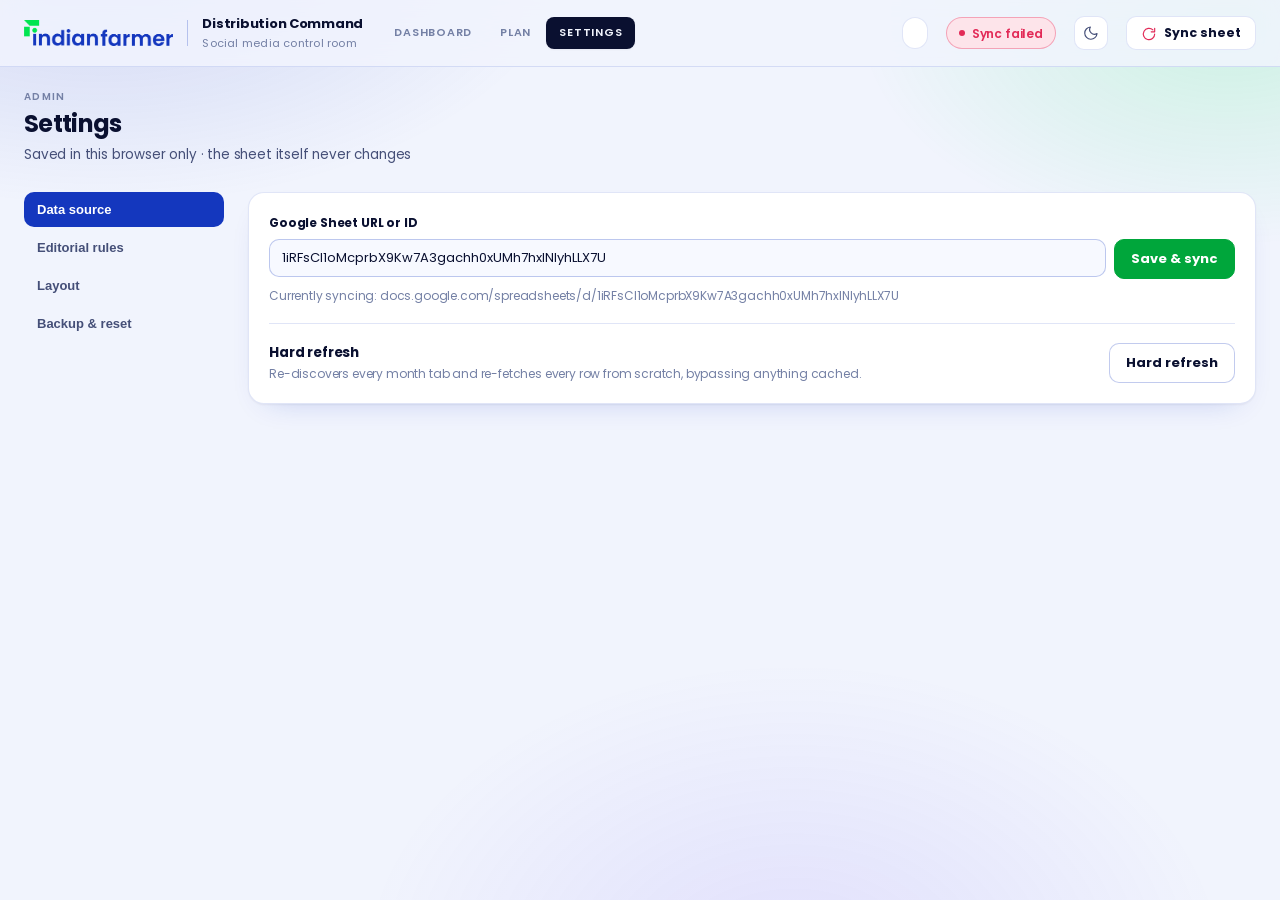
==== admin.html @ 7f54cfe0 "Restructure into a multi-page site: separate Dashboard, Plan and Settings pages - Split the single-f" ====
<!DOCTYPE html>
<html lang="en">
<head>
<!--
  Designer: Pritam Sonone
  Website:  https://www.digitalpritam.in
  Email:    contact@digitalpritam.in
  Project:  SMM Distribution Dashboard - Indian Farmer
  Created:  2026-09-10
-->
<meta charset="UTF-8">
<meta name="viewport" content="width=device-width, initial-scale=1.0">
<title>Indian Farmer · Settings</title>
<meta name="designer" content="Pritam Sonone" data-website="https://www.digitalpritam.in" data-email="contact@digitalpritam.in" data-project="SMM Distribution Dashboard - Indian Farmer" data-created="2026-09-10">
<link rel="preconnect" href="https://fonts.googleapis.com">
<link rel="preconnect" href="https://fonts.gstatic.com" crossorigin>
<link href="https://fonts.googleapis.com/css2?family=Poppins:wght@300;400;500;600;700;800&display=swap" rel="stylesheet">
<link rel="stylesheet" href="css/base.css">
</head>
<body>
<svg style="position:absolute; width:0; height:0; overflow:hidden;" aria-hidden="true" focusable="false">
  <metadata><desc>Designer: Pritam Sonone. Website: https://www.digitalpritam.in. Email: contact@digitalpritam.in.</desc></metadata>
</svg>

<header class="topbar">
  <div class="topbar-in">
    <div class="brandmark">
      <div class="logo-slot" id="logo-slot"></div>
      <div class="logo-div"></div>
      <div class="brand-sub"><b>Distribution Command</b>Social media control room</div>
    </div>
    <nav class="topnav">
      <a href="index.html">Dashboard</a>
      <a href="plan.html">Plan</a>
      <a href="admin.html" aria-current="page">Settings</a>
    </nav>
    <div class="spacer"></div>
    <span class="pill" id="today-pill"></span>
    <span class="pill live" id="live-pill"><span class="dot"></span><span id="live-txt">Syncing</span></span>
    <button class="iconbtn" id="theme-btn" title="Switch theme" aria-label="Switch theme"></button>
    <button class="btn sync-btn" id="refresh-btn" aria-label="Sync sheet now">
      <span class="sync-ic"></span><span class="sync-label">Sync sheet</span>
    </button>
  </div>
</header>

<div class="wrap">
  <div style="padding:22px 0 4px;">
    <div class="eyebrow" style="margin-bottom:5px;">Admin</div>
    <h1 style="font-size:24px;">Settings</h1>
    <p style="color:var(--ink-2); font-size:13.5px; margin-top:6px;">Saved in this browser only · the sheet itself never changes</p>
  </div>

  <div class="settings-shell" style="margin-top:22px;">
    <nav class="settings-nav" role="tablist">
      <button data-tab="source" aria-selected="true">Data source</button>
      <button data-tab="rules" aria-selected="false">Editorial rules</button>
      <button data-tab="layout" aria-selected="false">Layout</button>
      <button data-tab="data" aria-selected="false">Backup &amp; reset</button>
    </nav>

    <div>
      <!-- Data source -->
      <section class="card card-pad settings-panel" data-panel="source">
        <label class="field-label">Google Sheet URL or ID</label>
        <div style="display:flex; gap:8px; flex-wrap:wrap;">
          <input type="text" id="sheet-url-input" class="field-input" placeholder="Paste the full Google Sheets link, or just the sheet ID">
          <button class="btn primary" id="sheet-url-save">Save &amp; sync</button>
        </div>
        <p class="field-hint" id="sheet-url-current"></p>
        <div class="admin-divider"></div>
        <div style="display:flex; align-items:center; justify-content:space-between; gap:12px; flex-wrap:wrap;">
          <div>
            <div style="font-weight:650; font-size:13.5px;">Hard refresh</div>
            <p class="field-hint" style="margin-top:2px;">Re-discovers every month tab and re-fetches every row from scratch, bypassing anything cached.</p>
          </div>
          <button class="btn" id="hard-refresh-btn">Hard refresh</button>
        </div>
      </section>

      <!-- Rules -->
      <section class="card card-pad settings-panel" data-panel="rules" hidden>
        <p class="field-hint" style="margin-bottom:12px;">The sheet only records what got posted, never what the plan was. These are the real weekly/monthly quotas per manager. Editing them changes every target and progress number on the Plan page immediately.</p>
        <div id="rules-groups"></div>
      </section>

      <!-- Layout -->
      <section class="card card-pad settings-panel" data-panel="layout" hidden>
        <div style="display:flex; align-items:center; justify-content:space-between; gap:12px; margin-bottom:12px; flex-wrap:wrap;">
          <p class="field-hint" style="margin:0; max-width:56ch;">Turn sections on or off for the Dashboard page. Nothing here deletes anything — a hidden section keeps working in the background, it just stays off screen until you turn it back on.</p>
          <button class="btn" id="visibility-reset" style="font-size:11.5px; padding:7px 12px; flex:none;">Reset to default view</button>
        </div>
        <div id="visibility-groups" style="display:flex; flex-direction:column; gap:8px;"></div>
      </section>

      <!-- Backup & reset -->
      <section class="card card-pad settings-panel" data-panel="data" hidden>
        <div style="display:flex; align-items:center; justify-content:space-between; gap:12px; flex-wrap:wrap; margin-bottom:16px;">
          <div>
            <div style="font-weight:650; font-size:13.5px;">Export configuration</div>
            <p class="field-hint" style="margin-top:2px;">Download the sheet source, every rule and the layout as one JSON file, so you can back it up or move it to another browser.</p>
          </div>
          <button class="btn" id="export-btn">Export JSON</button>
        </div>
        <div style="margin-bottom:16px;">
          <div style="font-weight:650; font-size:13.5px; margin-bottom:6px;">Import configuration</div>
          <textarea id="import-text" class="field-input" style="width:100%; min-height:90px; font-family:'JetBrains Mono',monospace; font-size:11.5px;" placeholder="Paste an exported JSON config here"></textarea>
          <button class="btn" id="import-btn" style="margin-top:8px;">Load this JSON</button>
        </div>
        <div class="admin-divider"></div>
        <div style="display:flex; align-items:center; justify-content:space-between; gap:12px; flex-wrap:wrap;">
          <div>
            <div style="font-weight:650; font-size:13.5px; color:var(--coral);">Reset to defaults</div>
            <p class="field-hint" style="margin-top:2px;">Restores the original sheet ID, the seeded rules and the default layout. Cannot be undone.</p>
          </div>
          <button class="btn" id="reset-btn" style="border-color:color-mix(in srgb,var(--coral) 40%,transparent); color:var(--coral);">Reset everything</button>
        </div>
      </section>
    </div>
  </div>
</div>

<script>
document.querySelectorAll('.settings-nav button').forEach(tab => {
  tab.onclick = () => {
    document.querySelectorAll('.settings-nav button').forEach(t => t.setAttribute('aria-selected', t===tab ? 'true':'false'));
    document.querySelectorAll('.settings-panel').forEach(p => { p.hidden = p.dataset.panel !== tab.dataset.tab; });
  };
});
</script>
<script src="js/core.js"></script>
<script src="js/admin.js"></script>
</body>
</html>
---- css/base.css ----
/* ============================ Design tokens ============================ */
/* Brand DNA, sampled from the logo: #1437BE electric blue, #00E551 vivid green */
:root{
  --paper:#F1F4FD; --paper-2:#E4EAFA;
  --card:#FFFFFF; --card-2:#F7F9FF;
  --ink:#0A1030; --ink-2:#454F78; --ink-3:#7480A5; --ink-4:#A3ADC9;
  --line:rgba(20,55,190,.13); --line-2:rgba(20,55,190,.26);

  --blue:#1437BE; --blue-2:#0D2894; --blue-soft:#E4E9FB;
  --green:#00A63B; --green-hot:#00E551; --green-2:#00832E; --green-soft:#DFFBE8;
  --violet:#5B3DF5; --violet-2:#4429D1; --violet-soft:#EAE6FE;
  --coral:#E22A57; --coral-soft:#FDE4EA;
  --amber:#E08700; --amber-soft:#FDF0DA;

  --shadow: 0 1px 2px rgba(10,16,48,.05), 0 12px 30px -20px rgba(20,55,190,.30);
  --shadow-lift: 0 2px 4px rgba(10,16,48,.06), 0 26px 50px -28px rgba(20,55,190,.45);
  --r-sm:8px; --r:12px; --r-lg:16px; --r-xl:22px;
}
[data-theme="dark"]{
  --paper:#05091C; --paper-2:#0B1230;
  --card:#0C1330; --card-2:#121B3E;
  --ink:#EEF2FF; --ink-2:#AEB9DE; --ink-3:#7A87B4; --ink-4:#56628C;
  --line:rgba(150,175,255,.14); --line-2:rgba(150,175,255,.28);

  --blue:#5B7CFF; --blue-2:#3A5CF0; --blue-soft:rgba(91,124,255,.16);
  --green:#00E551; --green-hot:#3BFF7C; --green-2:#00C246; --green-soft:rgba(0,229,81,.15);
  --violet:#8A6DFF; --violet-2:#6D4AFF; --violet-soft:rgba(138,109,255,.16);
  --coral:#FF5C82; --coral-soft:rgba(255,92,130,.15);
  --amber:#FFB020; --amber-soft:rgba(255,176,32,.15);

  --shadow: 0 1px 2px rgba(0,0,0,.5), 0 12px 30px -20px rgba(0,0,0,.9);
  --shadow-lift: 0 2px 4px rgba(0,0,0,.55), 0 26px 50px -26px rgba(0,0,0,1);
}

*{box-sizing:border-box; margin:0; padding:0;}
[hidden]{ display:none !important; }
html{ -webkit-text-size-adjust:100%; }
body{
  background:var(--paper); color:var(--ink);
  font-family:'Poppins',system-ui,sans-serif; font-size:15px; line-height:1.6;
  -webkit-font-smoothing:antialiased; letter-spacing:-0.011em;
  min-height:100vh; position:relative;
  transition: background .35s ease, color .35s ease;
}
/* Brand light blooms instead of flat fill */
body::before{
  content:''; position:fixed; inset:0; pointer-events:none; z-index:0;
  background:
    radial-gradient(760px 420px at 8% -6%,  color-mix(in srgb, var(--blue) 16%, transparent), transparent 62%),
    radial-gradient(620px 380px at 96% 2%,  color-mix(in srgb, var(--green-hot) 15%, transparent), transparent 60%),
    radial-gradient(700px 500px at 62% 108%, color-mix(in srgb, var(--violet) 11%, transparent), transparent 62%);
}
.wrap{ position:relative; z-index:1; max-width:1360px; margin:0 auto; padding:0 24px 72px; }

.mono{ font-variant-numeric:tabular-nums; }
.eyebrow{ font-size:10px; font-weight:600; letter-spacing:.13em; text-transform:uppercase; color:var(--ink-3); }
.num{ font-variant-numeric:tabular-nums; font-feature-settings:"tnum"; }
h1,h2,h3{ letter-spacing:-0.028em; font-weight:700; line-height:1.15; }

/* ============================ Chrome ============================ */
.topbar{
  position:sticky; top:0; z-index:60; background:color-mix(in srgb, var(--paper) 86%, transparent);
  backdrop-filter:blur(14px) saturate(1.4); -webkit-backdrop-filter:blur(14px) saturate(1.4);
  border-bottom:1px solid var(--line);
}
.topbar-in{ max-width:1360px; margin:0 auto; padding:14px 24px; display:flex; align-items:center; gap:18px; flex-wrap:wrap; }
.brandmark{ display:flex; align-items:center; gap:14px; }
/* Brand rule: never recolour, stretch or shadow the logo. On dark surfaces it
   sits on a white plate with clear space equal to the icon bar. */
.logo-slot{ display:flex; align-items:center; border-radius:9px; padding:0; transition:background .35s ease, padding .35s ease; }
.logo-slot img{ height:26px; width:auto; display:block; }
[data-theme="dark"] .logo-slot{ background:#FFFFFF; padding:7px 11px; }
.logo-div{ width:1px; height:26px; background:var(--line-2); }
.brand-sub{ font-size:11px; color:var(--ink-3); letter-spacing:.02em; }
.brand-sub b{ color:var(--ink); font-weight:650; display:block; font-size:13px; letter-spacing:-0.02em; }
.spacer{ flex:1 1 auto; }

.pill{
  display:inline-flex; align-items:center; gap:7px; height:32px; padding:0 12px; border-radius:999px;
  border:1px solid var(--line); background:var(--card); font-size:12px; font-weight:550; color:var(--ink-2); white-space:nowrap;
}
.pill.live{ color:var(--green); border-color:color-mix(in srgb,var(--green) 32%, transparent); background:var(--green-soft); }
.pill.sync-error{ color:var(--coral); border-color:color-mix(in srgb,var(--coral) 35%, transparent); background:var(--coral-soft); }
.pill.sync-error .dot{ animation:none; }

/* ---------- Toast ---------- */
.toast{
  position:fixed; left:50%; bottom:26px; z-index:500; transform:translate(-50%,12px);
  display:flex; align-items:center; gap:9px; padding:11px 18px; border-radius:999px;
  background:var(--ink); color:var(--paper); font-size:12.5px; font-weight:550;
  box-shadow:0 18px 40px -14px rgba(10,16,48,.5); opacity:0; transition:opacity .25s ease, transform .25s ease;
  pointer-events:none; max-width:min(420px, calc(100vw - 32px)); text-align:left;
}
.toast svg{ width:15px; height:15px; flex:none; color:var(--green-hot); }
.toast.bad svg{ color:var(--coral); }
.toast.show{ opacity:1; transform:translate(-50%,0); }
.dot{ width:6px; height:6px; border-radius:50%; background:currentColor; box-shadow:0 0 0 0 currentColor; animation:ping 2.4s ease-out infinite; }
@keyframes ping{ 0%{box-shadow:0 0 0 0 color-mix(in srgb,currentColor 60%,transparent);} 70%,100%{box-shadow:0 0 0 7px transparent;} }

.iconbtn{
  width:34px; height:34px; border-radius:10px; border:1px solid var(--line); background:var(--card);
  display:grid; place-items:center; cursor:pointer; color:var(--ink-2); transition:.18s ease;
}
.iconbtn:hover{ color:var(--ink); border-color:var(--line-2); transform:translateY(-1px); box-shadow:var(--shadow); }
.iconbtn:active{ transform:translateY(0); }

/* ---------- Sync button ----------
   #refresh-btn (id, not just .sync-btn) so these always beat the generic
   .btn padding regardless of source order — that mismatch was why the icon
   sat off-centre once the label hid on mobile. */
#refresh-btn.sync-btn{
  height:34px; padding:0 14px; gap:8px; font-size:12.5px;
  background:var(--card); border-color:var(--line);
  justify-content:center;
}
.sync-btn:hover{ border-color:var(--line-2); }
.sync-btn:disabled{ cursor:default; opacity:.75; transform:none; box-shadow:none; }
.sync-ic{ width:15px; height:15px; display:grid; place-items:center; color:var(--ink-2); flex:none; }
.sync-ic svg{ width:15px; height:15px; }
.sync-btn.syncing .sync-ic svg{ animation:spin .8s linear infinite; }
.sync-btn.synced{ border-color:color-mix(in srgb, var(--green) 45%, transparent); background:var(--green-soft); }
.sync-btn.synced .sync-ic{ color:var(--green); }
.sync-btn.sync-error{ border-color:color-mix(in srgb, var(--coral) 45%, transparent); background:var(--coral-soft); }
.sync-btn.sync-error .sync-ic{ color:var(--coral); }
@keyframes spin{ to{ transform:rotate(360deg); } }
@media (max-width:760px){ .sync-label{ display:none; } #refresh-btn.sync-btn{ width:34px; padding:0; gap:0; } }

.segbar{ display:inline-flex; padding:3px; gap:2px; border-radius:11px; background:var(--paper-2); border:1px solid var(--line); }
.seg{
  appearance:none; border:0; background:transparent; cursor:pointer; color:var(--ink-3);
  font-family:inherit; font-size:11px; font-weight:600; letter-spacing:.07em; text-transform:uppercase;
  padding:6px 12px; border-radius:8px; transition:.18s ease;
}
.seg:hover{ color:var(--ink); }
.seg[aria-selected="true"]{ background:var(--ink); color:var(--paper); box-shadow:var(--shadow); }

/* ============================ Cards ============================ */
.card{
  background:var(--card); border:1px solid var(--line); border-radius:var(--r-lg);
  box-shadow:var(--shadow); transition:.22s cubic-bezier(.2,.8,.3,1); position:relative; overflow:hidden;
}
.card.hoverable:hover{ transform:translateY(-3px); box-shadow:var(--shadow-lift); border-color:var(--line-2); }
.card-pad{ padding:20px; }
.section-head{ display:flex; align-items:baseline; justify-content:space-between; gap:16px; margin:38px 0 14px; }
.section-head h2{ font-size:19px; }

.grid{ display:grid; gap:14px; }
.g4{ grid-template-columns:repeat(4,1fr); }
.g3{ grid-template-columns:repeat(3,1fr); }
.g2{ grid-template-columns:repeat(2,1fr); }
@media (max-width:1080px){ .g4{grid-template-columns:repeat(2,1fr);} .g3{grid-template-columns:1fr;} .g2{grid-template-columns:1fr;} }
@media (max-width:640px){ .g4{grid-template-columns:1fr;} .wrap{padding:0 16px 56px;} }

/* KPI tile */
.kpi{ padding:18px; display:flex; flex-direction:column; gap:2px; }
.kpi-top{ display:flex; align-items:center; justify-content:space-between; margin-bottom:10px; }
.kpi-ic{ width:30px; height:30px; border-radius:9px; display:grid; place-items:center; }
.kpi-val{ font-size:34px; font-weight:800; letter-spacing:-0.045em; line-height:1.05; }
.kpi-sub{ font-size:12px; color:var(--ink-3); }
.trendchip{ display:inline-flex; align-items:center; gap:4px; font-size:11px; font-weight:650; padding:2px 7px; border-radius:999px; }

/* Weekly hero */
.weekhero{ padding:26px; display:grid; grid-template-columns:1.15fr 1fr; gap:30px; align-items:center; }
@media (max-width:900px){ .weekhero{ grid-template-columns:1fr; gap:22px; } }
.weekhero::after{
  content:''; position:absolute; right:-90px; top:-110px; width:340px; height:340px; border-radius:50%;
  background:radial-gradient(circle, color-mix(in srgb,var(--green-hot) 22%, transparent), transparent 68%); pointer-events:none;
}
.bignum{ font-size:76px; font-weight:900; letter-spacing:-0.055em; line-height:.9; }
@media (max-width:640px){ .bignum{ font-size:58px; } }

.meeting{ border:1px dashed var(--line-2); border-radius:var(--r); padding:14px 16px; background:var(--card-2); }
.cdgrid{ display:flex; gap:10px; margin-top:8px; }
.cd{ text-align:center; min-width:52px; padding:7px 4px; border-radius:9px; background:var(--card); border:1px solid var(--line); }
.cd b{ display:block; font-size:19px; font-weight:800; letter-spacing:-0.03em; }
.cd span{ font-size:9px; letter-spacing:.11em; text-transform:uppercase; color:var(--ink-4); font-weight:500; }

/* Manager */
.mgr-head{ display:flex; gap:14px; align-items:center; }
.avatar{ position:relative; width:58px; height:58px; flex:none; }
.avatar .ph{
  position:absolute; inset:5px; border-radius:50%; display:grid; place-items:center; overflow:hidden;
  font-weight:800; font-size:17px; letter-spacing:-0.02em; color:#fff;
}
.avatar .ph img{ width:100%; height:100%; object-fit:cover; }
.lvlchip{
  position:absolute; bottom:-4px; left:50%; transform:translateX(-50%);
  font-size:9px; font-weight:700; letter-spacing:.04em;
  padding:1.5px 7px; border-radius:999px; background:var(--ink); color:var(--paper); white-space:nowrap;
}
.xpbar{ height:7px; border-radius:999px; background:var(--paper-2); overflow:hidden; border:1px solid var(--line); }
.xpfill{ height:100%; border-radius:999px; position:relative; transition:width 1.1s cubic-bezier(.2,.9,.25,1); }
.xpfill::after{
  content:''; position:absolute; inset:0; border-radius:999px;
  background:linear-gradient(90deg,transparent,rgba(255,255,255,.55),transparent);
  animation:shimmer 2.6s ease-in-out infinite;
}
@keyframes shimmer{ 0%{transform:translateX(-100%);} 60%,100%{transform:translateX(200%);} }

.ach{ display:flex; flex-wrap:wrap; gap:7px; }
.ach-i{
  width:40px; height:40px; border-radius:11px; display:grid; place-items:center; position:relative;
  border:1px solid var(--line); background:var(--card-2); color:var(--ink-4); transition:.2s ease; cursor:pointer;
}
.ach-i.on{ color:var(--green); border-color:color-mix(in srgb,var(--green) 45%, transparent); background:var(--green-soft); }
.ach-i.on:hover{ transform:translateY(-2px) scale(1.04); }

/* Channel */
.chan-strip{ height:3px; width:100%; position:absolute; top:0; left:0; }
.statbox{ padding:10px 12px; border-radius:var(--r-sm); background:var(--card-2); border:1px solid var(--line); text-align:center; }
.statbox b{ display:block; font-size:20px; font-weight:800; letter-spacing:-0.035em; }
.statbox span{ font-size:9px; letter-spacing:.1em; text-transform:uppercase; color:var(--ink-4); font-weight:500; }

.tag{
  display:inline-flex; align-items:center; gap:5px; padding:3.5px 9px; border-radius:999px;
  font-size:11px; font-weight:650; border:1px solid var(--line); background:var(--card-2); color:var(--ink-2);
}

.heat{ display:grid; grid-template-columns:repeat(16,1fr); gap:3px; }
@media (max-width:520px){ .heat{ grid-template-columns:repeat(11,1fr);} }
.hcell{ aspect-ratio:1; border-radius:3px; transition:.15s ease; cursor:pointer; }
.hcell:hover{ transform:scale(1.5); z-index:4; position:relative; }
.hcell.today{ outline:2px solid var(--blue); outline-offset:1px; }
.hcell.future{ opacity:.55; }
.hcell.wknd{ box-shadow: inset 0 0 0 1.5px var(--card), inset 0 0 0 2.5px color-mix(in srgb, var(--ink-4) 55%, transparent); }

/* Bars */
.bar-row{ cursor:pointer; border-radius:8px; display:grid; grid-template-columns:26px 1fr auto; gap:11px; align-items:center; padding:6px 0; }
.bar-track{ height:8px; border-radius:999px; background:var(--paper-2); overflow:hidden; border:1px solid var(--line); }
.bar-fill{ height:100%; border-radius:999px; transition:width 1s cubic-bezier(.2,.9,.25,1); }

.lb-row{ display:flex; align-items:center; gap:12px; padding:11px 12px; border-radius:var(--r); border:1px solid var(--line); background:var(--card-2); transition:.2s ease; }
.lb-row:hover{ border-color:var(--line-2); transform:translateX(2px); }
.rank{ width:26px; height:26px; border-radius:8px; display:grid; place-items:center; font-size:11px; font-weight:700; flex:none; }

.tcell{ padding:9px 6px; border-radius:9px; background:var(--card-2); border:1px solid var(--line); text-align:center; transition:.2s ease; }
.tcell.now{ border-color:var(--ink); background:var(--card); }

/* Celebration */
.overlay{ position:fixed; inset:0; z-index:200; display:grid; place-items:center; background:color-mix(in srgb,var(--paper) 72%, transparent); backdrop-filter:blur(9px); }
.overlay[hidden]{ display:none; }
.celcard{ width:min(400px,90vw); text-align:center; padding:34px 28px; animation:rise .5s cubic-bezier(.2,.9,.25,1); }

/* ---------- Admin panel ---------- */
.admin-card{
  width:min(760px, 94vw); max-height:min(720px, 88vh); display:flex; flex-direction:column;
  padding:24px; text-align:left; animation:rise .4s cubic-bezier(.2,.9,.25,1);
}
/* .admin-card is a flex column: header, tabs, scrolling body. Without
   flex-shrink:0 on the first two, a tall panel (Editorial rules with many
   rows) makes the flexbox shrink ALL three instead of just scrolling the
   body — that's what was crushing the tab bar down to a sliver and making
   the tab labels look like they overlapped. min-height:0 on the body is the
   companion fix: a flex:1 child defaults to min-height:auto (content-sized),
   which silently blocks its own overflow-y:auto from ever engaging. */
.admin-head{ display:flex; align-items:flex-start; justify-content:space-between; gap:12px; margin-bottom:16px; flex-shrink:0; }
.admin-tabs{ margin-bottom:18px; align-self:flex-start; flex-shrink:0; }
.admin-body{ overflow-y:auto; padding-right:4px; flex:1; min-height:0; }
.admin-body [data-panel][hidden]{ display:none; }
/* Three tabs need to fit without scrolling — a strip a thumb can't see the
   end of is effectively two tabs, not three. Stretch to fill the card and
   let each tab shrink evenly instead of overflowing. */
@media (max-width:600px){
  .admin-card{ padding:18px; }
  .admin-tabs{ align-self:stretch; width:100%; justify-content:space-between; overflow-x:visible; }
  .admin-tabs .seg{ flex:1; padding:7px 4px; font-size:9.5px; letter-spacing:.03em; text-align:center; }
}
.admin-divider{ height:1px; background:var(--line); margin:18px 0; }

.field-label{ display:block; font-size:12px; font-weight:650; margin-bottom:7px; }
.field-input{
  flex:1; min-width:220px; height:38px; padding:0 12px; border-radius:10px;
  border:1px solid var(--line-2); background:var(--card-2); color:var(--ink);
  font-family:inherit; font-size:13px;
}
.field-input:focus{ outline:none; border-color:var(--blue); }
textarea.field-input{ height:auto; padding:10px 12px; resize:vertical; }
.field-hint{ font-size:12px; color:var(--ink-3); margin-top:8px; line-height:1.5; }

.rule-group{ margin-bottom:22px; }
.rule-group-head{ display:flex; align-items:baseline; justify-content:space-between; margin-bottom:9px; gap:10px; flex-wrap:wrap; }
.rule-group-head h4{ font-size:14px; }
.rule-table{ display:flex; flex-direction:column; gap:6px; }
.rule-row{
  display:grid; grid-template-columns:1.3fr 1.6fr 70px 70px 90px 26px;
  gap:7px; align-items:center; padding:8px; border-radius:10px; background:var(--card-2); border:1px solid var(--line);
}
.rule-row.is-hold{ opacity:.65; }
.rule-row input, .rule-row select{
  width:100%; height:30px; padding:0 8px; border-radius:7px; border:1px solid var(--line); background:var(--card);
  color:var(--ink); font-family:inherit; font-size:11.5px;
}
.rule-row input:focus, .rule-row select:focus{ outline:none; border-color:var(--blue); }
.rule-row input[type=number]{ text-align:center; }
.rule-del{
  width:26px; height:26px; border-radius:7px; border:1px solid var(--line); background:var(--card);
  color:var(--ink-3); display:grid; place-items:center; cursor:pointer;
}
.rule-del:hover{ color:var(--coral); border-color:color-mix(in srgb,var(--coral) 40%,transparent); }
.rule-row-labels{
  display:grid; grid-template-columns:1.3fr 1.6fr 70px 70px 90px 26px; gap:7px;
  font-size:9.5px; letter-spacing:.08em; text-transform:uppercase; color:var(--ink-4); font-weight:600; padding:0 8px; margin-bottom:2px;
}
@media (max-width:640px){
  .rule-row, .rule-row-labels{ grid-template-columns:1fr; }
  .rule-row-labels{ display:none; }
  .rule-row{ grid-template-columns:1fr 1fr; }
  .rule-row > *:nth-child(1), .rule-row > *:nth-child(2){ grid-column:1/-1; }
}
@keyframes rise{ from{ transform:translateY(18px) scale(.96); opacity:0; } to{ transform:none; opacity:1; } }
.cel-ic{ width:66px; height:66px; margin:0 auto 16px; border-radius:20px; display:grid; place-items:center; background:linear-gradient(150deg,var(--blue),var(--green)); color:#fff; }

.confetti{ position:fixed; z-index:300; width:7px; height:12px; pointer-events:none; top:-20px; }
@keyframes fall{ to{ transform:translateY(105vh) rotate(var(--rot)); opacity:0; } }

.btn{
  appearance:none; cursor:pointer; border:1px solid var(--line-2); background:var(--card); color:var(--ink);
  font-family:inherit; font-size:13px; font-weight:650; padding:9px 16px; border-radius:10px; transition:.18s ease;
  display:inline-flex; align-items:center; gap:7px;
}
.btn:hover{ transform:translateY(-1px); box-shadow:var(--shadow); }
.btn.primary{ background:var(--green); border-color:var(--green); color:#fff; }
.btn.gold{ background:var(--amber); border-color:var(--amber); color:#fff; }

.skel{ border-radius:var(--r-lg); background:linear-gradient(90deg,var(--card) 25%,var(--card-2) 37%,var(--card) 63%); background-size:400% 100%; animation:sk 1.5s ease infinite; }
@keyframes sk{ 0%{background-position:100% 0;} 100%{background-position:0 0;} }

.week-headline{ display:flex; align-items:flex-end; gap:16px; }
.week-headline-txt{ padding-bottom:12px; }
@media (max-width:760px){
  .week-headline{ flex-direction:column; align-items:flex-start; gap:6px; }
  .week-headline-txt{ padding-bottom:0; }
}

/* ---------- Liquid vessel ---------- */
.vessel{ position:relative; display:inline-flex; flex-direction:column; align-items:center; }
.vessel svg{ overflow:visible; display:block; }
.vessel .liquid{
  transform:translateY(142px);                    /* start empty, then fill */
  transition:transform 1.5s cubic-bezier(.25,.8,.3,1);
}
.vessel.filled .liquid{ transform:translateY(var(--fy)); }
.vessel.draining .liquid{ transform:translateY(150px); transition:transform 1.1s cubic-bezier(.55,0,.9,.35); }

.vessel .wave{ animation:waveShift 3.6s linear infinite; }
.vessel .wave.w2{ animation-duration:5.2s; animation-direction:reverse; }
@keyframes waveShift{ from{ transform:translateX(0);} to{ transform:translateX(120px);} }

.vessel .bubbles circle{ animation:rise 3.4s ease-in infinite; }
@keyframes rise{
  0%{ transform:translateY(0) scale(.6); opacity:0; }
  20%{ opacity:.55; }
  100%{ transform:translateY(-105px) scale(1.1); opacity:0; }
}
.vessel .pace{ opacity:.9; }
.vessel-val{ margin-top:6px; font-size:17px; font-weight:750; letter-spacing:-0.03em; color:var(--ink); }
.vessel-val .num{ font-size:21px; }
.vessel.is-full svg{ animation:vfull 2.4s ease-in-out infinite; }
@keyframes vfull{ 0%,100%{ filter:none; } 50%{ filter:drop-shadow(0 0 14px color-mix(in srgb, var(--vc) 65%, transparent)); } }

.harvest{ display:grid; grid-template-columns:repeat(4,1fr); gap:14px; align-items:end; }
@media (max-width:900px){ .harvest{ grid-template-columns:repeat(2,1fr); } }
@media (max-width:420px){ .harvest{ grid-template-columns:repeat(2,1fr); gap:8px; } }
.harvest-cell{ text-align:center; padding:16px 8px 14px; border-radius:var(--r-lg); border:1px solid var(--line); background:var(--card-2); cursor:pointer; transition:.2s ease; }
.harvest-cell:hover{ transform:translateY(-3px); border-color:var(--line-2); box-shadow:var(--shadow); }
.harvest-cell h4{ font-size:12.5px; font-weight:650; margin-bottom:2px; }

@media (prefers-reduced-motion: reduce){
  .vessel .wave, .vessel .bubbles circle, .vessel.is-full svg{ animation:none; }
  .xpfill::after{ animation:none; }
}

/* ---------- Rich tooltip ---------- */
.tip{
  position:fixed; z-index:400; pointer-events:none; max-width:280px;
  background:var(--ink); color:var(--paper); border-radius:var(--r);
  padding:11px 13px; font-size:12px; line-height:1.55;
  box-shadow:0 18px 40px -14px rgba(10,16,48,.55); opacity:0;
  transform:translateY(5px); transition:opacity .14s ease, transform .14s ease;
}
.tip.show{ opacity:1; transform:translateY(0); }
.tip-t{ font-weight:650; font-size:12.5px; margin-bottom:3px; display:flex; align-items:center; gap:6px; }
.tip-s{ opacity:.75; font-size:11.5px; }
.tip-row{ display:flex; justify-content:space-between; gap:14px; margin-top:5px; font-size:11.5px; }
.tip-row span:last-child{ font-weight:650; }
.tip-list{ margin-top:6px; display:flex; flex-wrap:wrap; gap:4px; }
.tip-chip{ font-size:10px; padding:2px 6px; border-radius:5px; background:rgba(255,255,255,.13); }
.tip-chip.bad{ background:color-mix(in srgb, var(--coral) 55%, transparent); }
.tip-bar{ height:4px; border-radius:99px; background:rgba(255,255,255,.18); margin-top:7px; overflow:hidden; }
.tip-bar i{ display:block; height:100%; border-radius:99px; background:var(--green-hot); }
.tip-hr{ height:1px; background:rgba(255,255,255,.14); margin:8px 0 2px; }

.notes{ margin-top:12px; border:1px solid var(--line); border-radius:var(--r-sm); background:var(--card-2); padding:9px 11px; }
.notes summary{ cursor:pointer; list-style:none; }
.notes summary::-webkit-details-marker{ display:none; }
.notes summary::before{ content:'+ '; color:var(--coral); font-weight:700; }
.notes[open] summary::before{ content:'- '; }
.note-row{ display:flex; gap:9px; margin-top:8px; font-size:11.5px; line-height:1.5; color:var(--ink-2); }
.note-row b{ color:var(--coral); white-space:nowrap; font-weight:600; }

.note-warn{
  margin-top:10px; padding:9px 11px; border-radius:var(--r-sm);
  background:var(--amber-soft); border:1px solid color-mix(in srgb, var(--amber) 30%, transparent);
  color:var(--ink-2); font-size:11.5px; line-height:1.5; display:flex; gap:7px; align-items:flex-start;
}
.note-warn svg{ color:var(--amber); margin-top:1px; width:14px; height:14px; }
.note-warn b{ color:var(--ink); font-weight:600; }

/* ---------- Responsive ---------- */
#spread-grid{ grid-template-columns:1.6fr 1fr; }
@media (max-width:1080px){ #spread-grid{ grid-template-columns:1fr; } }

/* month tabs scroll sideways once a year of tabs builds up */
.segbar{ max-width:100%; overflow-x:auto; scrollbar-width:none; }
.segbar::-webkit-scrollbar{ display:none; }
.seg{ white-space:nowrap; }

@media (max-width:760px){
  .topbar-in{ padding:10px 16px; gap:10px; row-gap:8px; }
  .brandmark{ gap:10px; }
  .logo-slot img{ height:22px; }
  .logo-div, .brand-sub{ display:none; }
  .pill{ height:28px; padding:0 10px; font-size:11px; }
  .section-head{ margin:28px 0 12px; }
  .section-head h2{ font-size:17px; }
  .card-pad{ padding:16px; }
  .weekhero{ padding:18px; }
  .weekhero::after{ display:none; }
  .bignum{ font-size:52px; }
  .kpi-val{ font-size:28px; }
  .mgr-head{ flex-wrap:wrap; }
  .ach-i{ width:36px; height:36px; }
  .heat{ grid-template-columns:repeat(10,1fr); }
  .cd{ min-width:46px; }
}
@media (max-width:420px){
  .wrap{ padding:0 12px 48px; }
  .bignum{ font-size:44px; }
  .statbox b{ font-size:17px; }
}
/* never let a wide element force the page to scroll sideways */
html,body{ max-width:100%; overflow-x:hidden; }

.fade-up{ animation:fu .5s cubic-bezier(.2,.9,.25,1) backwards; }
@keyframes fu{ from{ opacity:0; transform:translateY(12px); } to{ opacity:1; transform:none; } }

svg.i{ width:16px; height:16px; stroke:currentColor; fill:none; stroke-width:1.75; stroke-linecap:round; stroke-linejoin:round; flex:none; }
svg.i.fill{ fill:currentColor; stroke:none; }

/* ---------- Top nav (Dashboard / Plan / Settings, real pages now) ---------- */
.topnav{ display:inline-flex; gap:2px; }
.topnav a{
  appearance:none; border:0; background:transparent; cursor:pointer; color:var(--ink-3); text-decoration:none;
  font-size:11px; font-weight:600; letter-spacing:.07em; text-transform:uppercase;
  padding:7px 13px; border-radius:8px; transition:.18s ease; white-space:nowrap;
}
.topnav a:hover{ color:var(--ink); }
.topnav a[aria-current="page"]{ background:var(--ink); color:var(--paper); box-shadow:var(--shadow); }
@media (max-width:900px){ .topnav a{ padding:7px 9px; font-size:10px; } }

/* ---------- Settings page layout (was a modal, now a real page) ---------- */
.settings-shell{ display:grid; grid-template-columns:200px 1fr; gap:24px; align-items:start; }
@media (max-width:800px){ .settings-shell{ grid-template-columns:1fr; } }
.settings-nav{ position:sticky; top:88px; display:flex; flex-direction:column; gap:3px; }
@media (max-width:800px){ .settings-nav{ position:static; flex-direction:row; overflow-x:auto; } }
.settings-nav button{
  appearance:none; border:0; background:transparent; cursor:pointer; text-align:left; color:var(--ink-2);
  font-size:13px; font-weight:600; padding:10px 13px; border-radius:10px; transition:.15s ease; white-space:nowrap;
}
.settings-nav button:hover{ background:var(--card-2); color:var(--ink); }
.settings-nav button[aria-selected="true"]{ background:var(--blue); color:#fff; }
.settings-panel[hidden]{ display:none; }

/* ---------- Toggle switch (Layout visibility) ---------- */
.vis-row{
  display:flex; align-items:center; justify-content:space-between; gap:14px;
  padding:12px 14px; border-radius:10px; background:var(--card-2); border:1px solid var(--line);
  cursor:pointer; font-size:13.5px; font-weight:550;
}
.switch{
  width:38px; height:22px; border-radius:999px; background:var(--line-2); position:relative; flex:none;
  cursor:pointer; transition:background .18s ease; outline:none;
}
.switch::after{
  content:''; position:absolute; top:2px; left:2px; width:18px; height:18px; border-radius:50%;
  background:#fff; box-shadow:0 1px 3px rgba(0,0,0,.3); transition:transform .18s ease;
}
.switch.on{ background:var(--green); }
.switch.on::after{ transform:translateX(16px); }
.switch:focus-visible{ box-shadow:0 0 0 3px color-mix(in srgb, var(--blue) 40%, transparent); }

/* ---------- Plan page table ---------- */
.tablewrap{ overflow-x:auto; border-radius:var(--r-lg); border:1px solid var(--line); }
table.plan-table{ border-collapse:collapse; width:100%; min-width:640px; background:var(--card); }
.plan-table th{
  text-align:left; font-size:10px; letter-spacing:.08em; text-transform:uppercase; color:var(--ink-3); font-weight:600;
  padding:11px 14px; background:var(--card-2); border-bottom:1px solid var(--line); white-space:nowrap;
}
.plan-table td{ padding:10px 14px; border-bottom:1px solid var(--line); font-size:13px; }
.plan-table tr:last-child td{ border-bottom:none; }
.plan-table tr.is-hold td{ opacity:.55; }

/* ---------- Concept: Command Deck sidebar shell ---------- */
.deck{ display:flex; min-height:100vh; }
.deck-rail{
  width:216px; flex:none; background:var(--card); border-right:1px solid var(--line);
  display:flex; flex-direction:column; padding:18px 12px; gap:4px; position:sticky; top:0; height:100vh; overflow-y:auto;
}
.deck-rail .brandmark{ padding:6px 8px 18px; }
.deck-link{
  display:flex; align-items:center; gap:11px; padding:10px 12px; border-radius:10px; cursor:pointer;
  color:var(--ink-2); font-size:13px; font-weight:600; text-decoration:none; border:1px solid transparent;
}
.deck-link:hover{ background:var(--card-2); color:var(--ink); }
.deck-link.on{ background:var(--blue-soft); color:var(--blue); border-color:color-mix(in srgb,var(--blue) 25%,transparent); }
.deck-link svg{ width:17px; height:17px; flex:none; }
.deck-rail-foot{ margin-top:auto; padding-top:14px; border-top:1px solid var(--line); display:flex; flex-direction:column; gap:8px; }
.deck-main{ flex:1; min-width:0; padding:22px 28px 60px; }
.deck-topline{ display:flex; align-items:center; justify-content:space-between; gap:16px; flex-wrap:wrap; margin-bottom:20px; }
.deck-panel[hidden]{ display:none; }
@media (max-width:900px){
  .deck{ flex-direction:column; }
  .deck-rail{ width:100%; height:auto; position:static; flex-direction:row; overflow-x:auto; padding:10px 12px; align-items:center; }
  .deck-rail .brandmark{ padding:0 12px 0 0; }
  .deck-rail-foot{ display:none; }
  .deck-main{ padding:16px 16px 48px; }
}
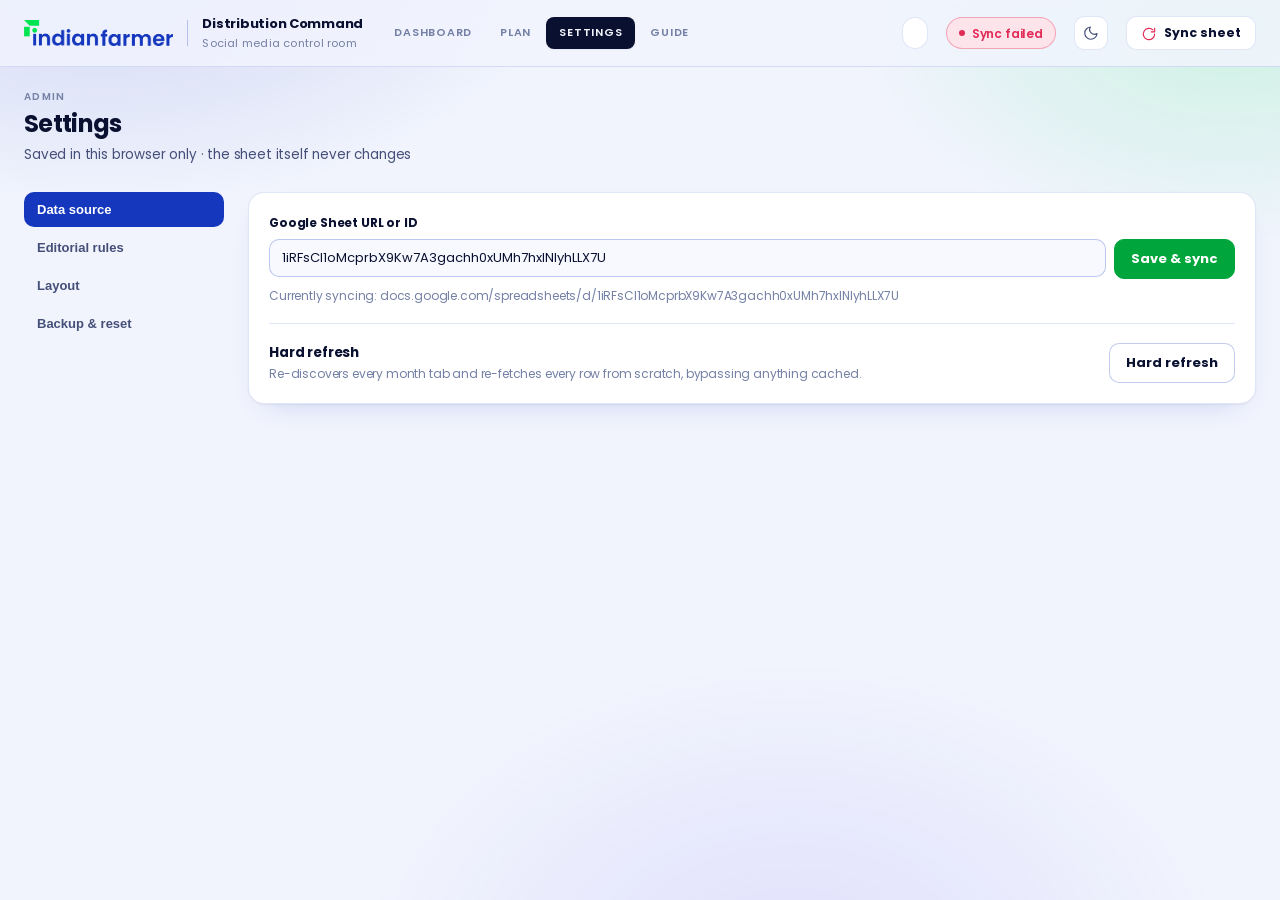
==== commit 6a1e81c4: "Fix site-wide sticky header/sidebar bug, rebuild Command Deck, add Gamification Guide, extend the We" ====
--- a/admin.html
+++ b/admin.html
@@ -33,6 +33,7 @@
       <a href="index.html">Dashboard</a>
       <a href="plan.html">Plan</a>
       <a href="admin.html" aria-current="page">Settings</a>
+      <a href="guide.html">Guide</a>
     </nav>
     <div class="spacer"></div>
     <span class="pill" id="today-pill"></span>
--- a/css/base.css
+++ b/css/base.css
@@ -439,7 +439,15 @@
   .statbox b{ font-size:17px; }
 }
 /* never let a wide element force the page to scroll sideways */
-html,body{ max-width:100%; overflow-x:hidden; }
+/* Any non-visible overflow-x on html/body — hidden OR clip, both trigger it —
+   silently promotes overflow-y to "auto" per the CSS Overflow spec's paired-
+   axis rule, which breaks every position:sticky element on the page (the
+   topbar, the Command Deck sidebar) even though DevTools still reports
+   position:sticky on them. Every page here is already verified (scrollWidth
+   checks throughout testing) to never overflow sideways on its own, so this
+   blanket safety net was never load-bearing — dropped in favour of sticky
+   actually working. If a future page needs it, scope it to a wrapper div
+   *inside* body, never to html/body themselves. */
 
 .fade-up{ animation:fu .5s cubic-bezier(.2,.9,.25,1) backwards; }
 @keyframes fu{ from{ opacity:0; transform:translateY(12px); } to{ opacity:1; transform:none; } }
